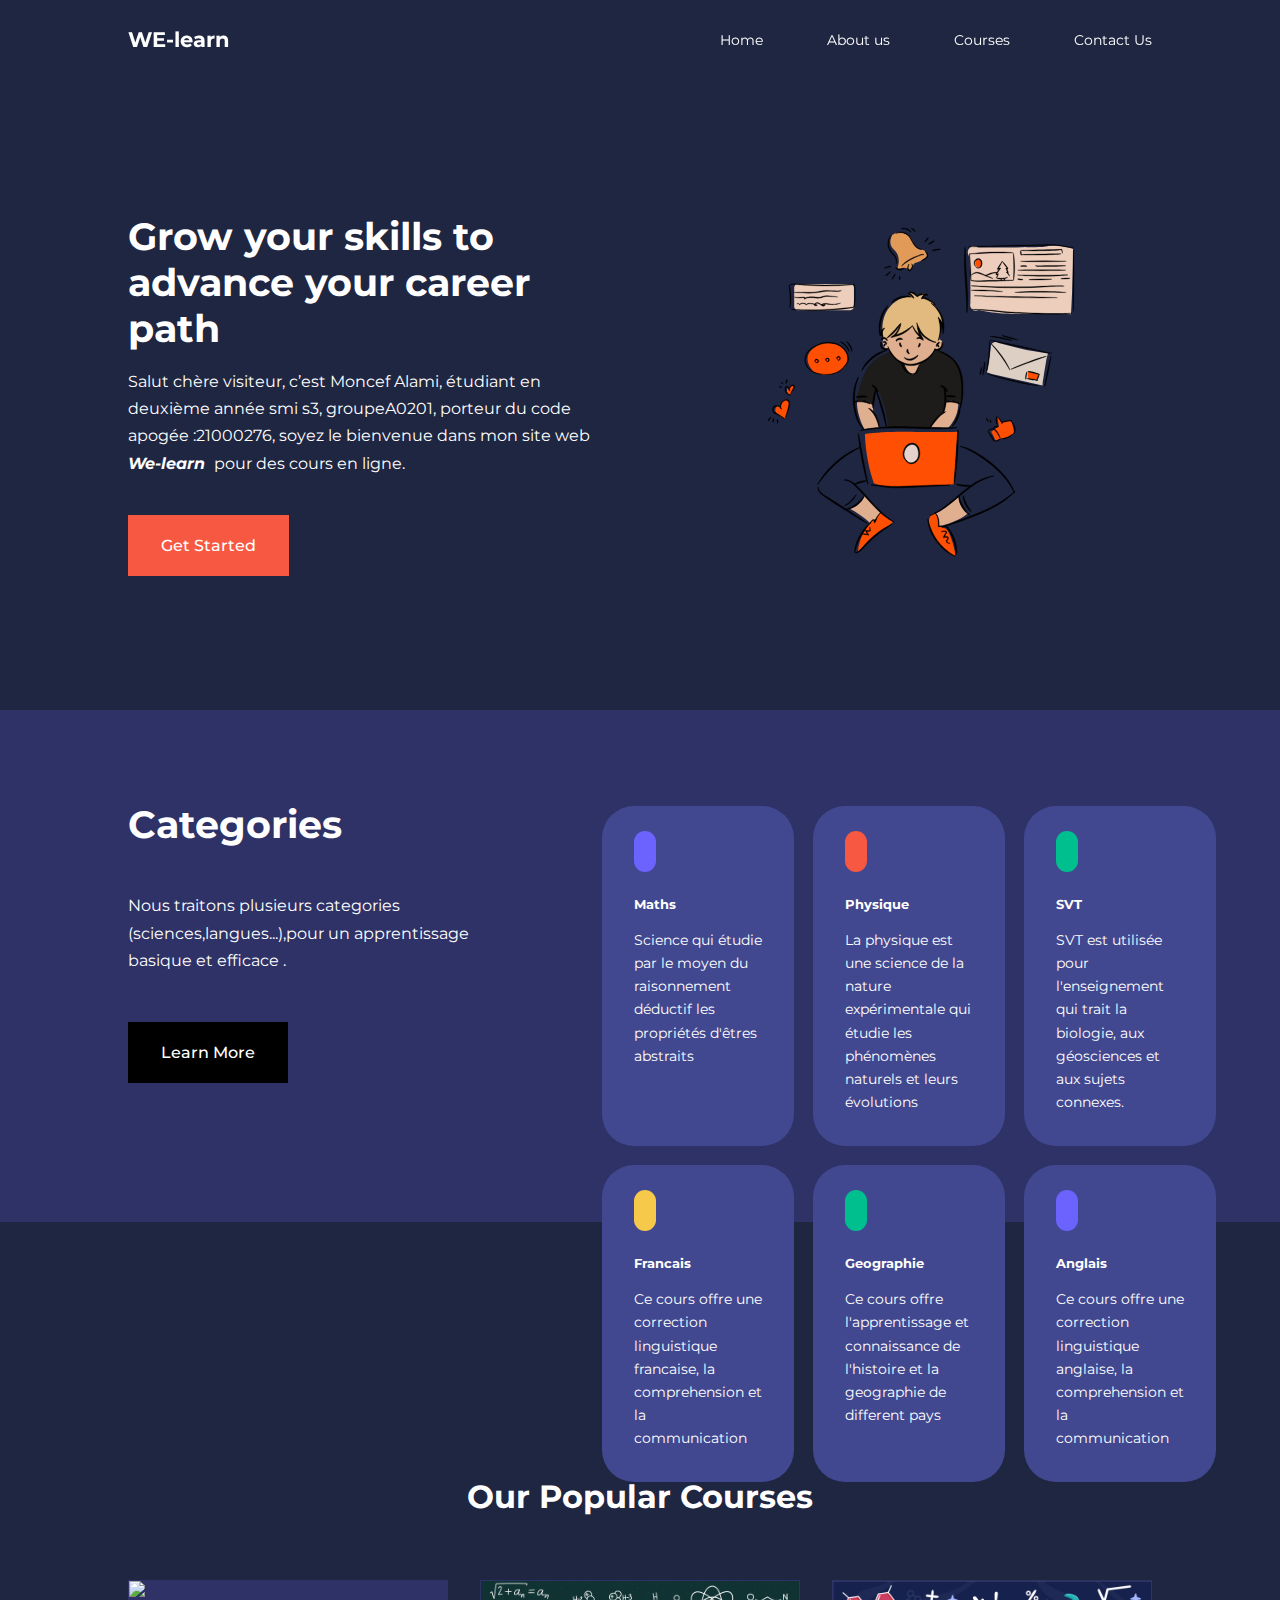
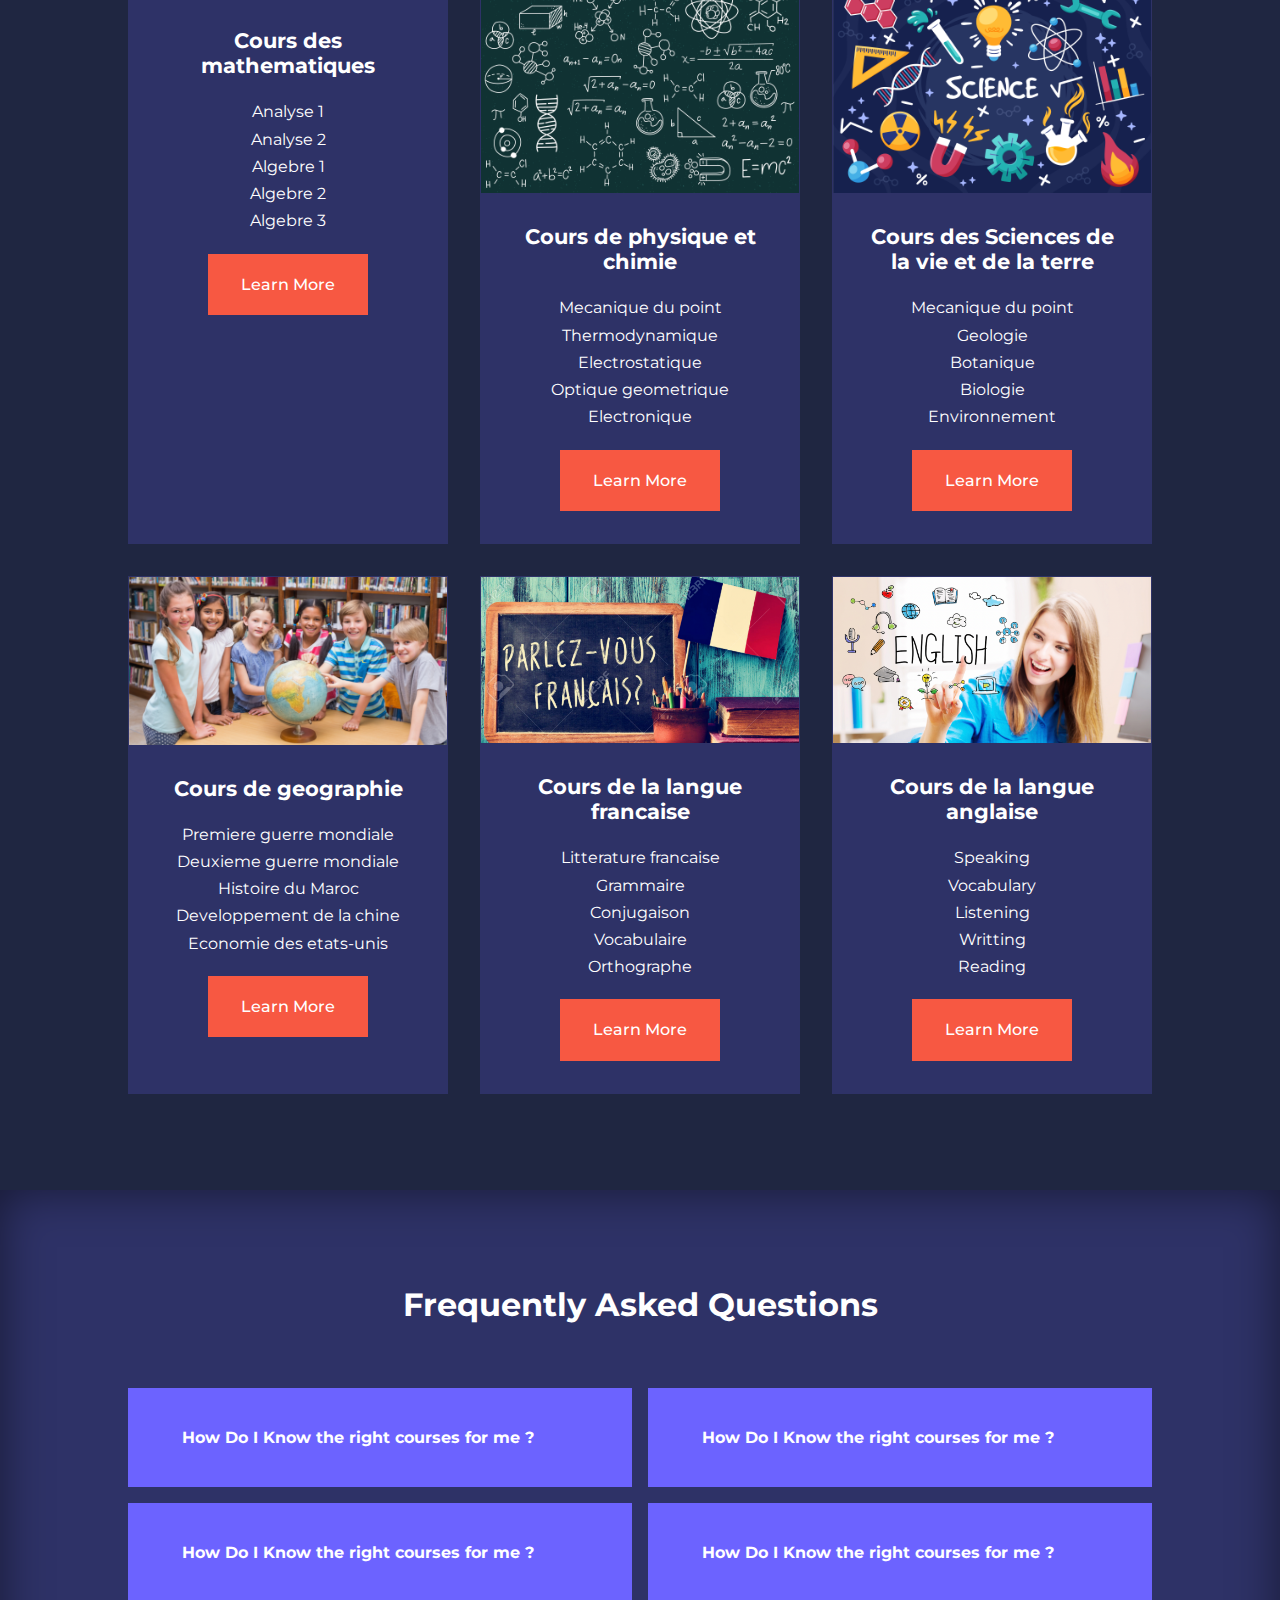
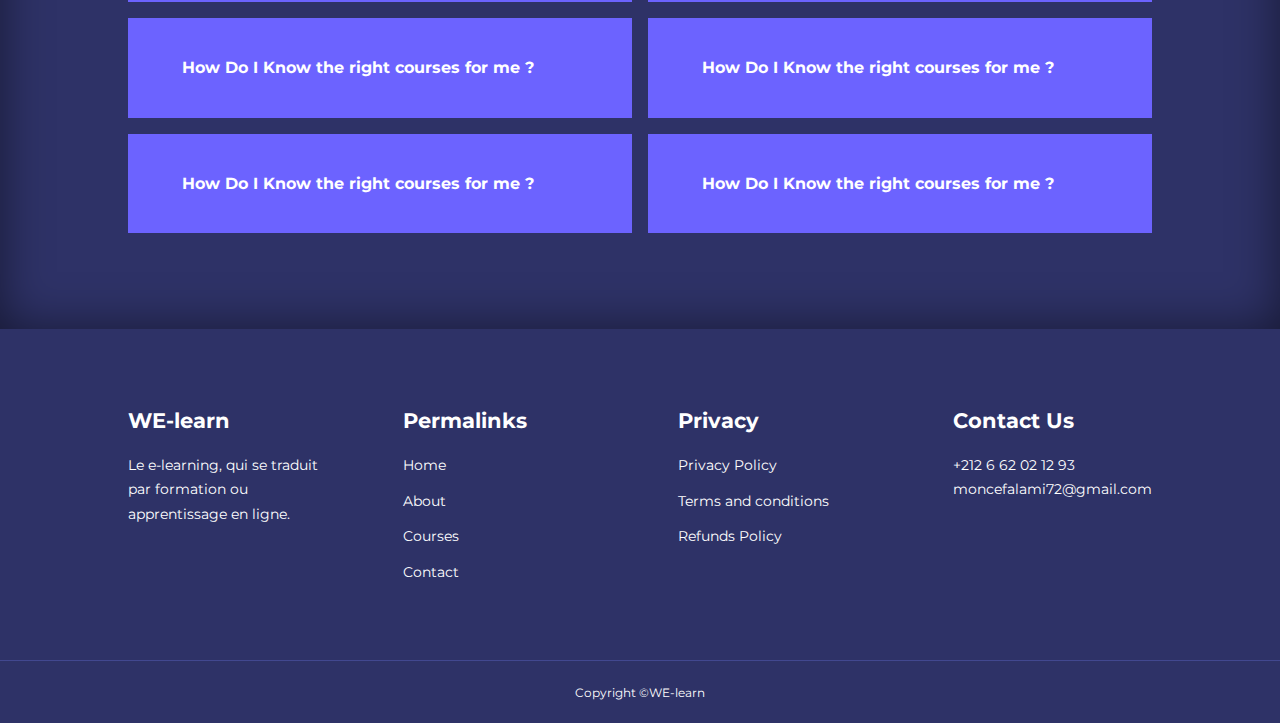
==== index.html @ d34e09c2 "added new files" ====
<!DOCTYPE html>
<html lang="en">
<head>
    <meta charset="UTF-8">
    <meta http-equiv="X-UA-Compatible" content="IE=edge">
    <meta name="viewport" content="width=device-width, initial-scale=1.0">
    <title>projet educatif tw</title>
    <!--================== UNICONS ================-->
    <link rel="stylesheet" href="https://unicons.iconscout.com/release/v4.0.0/css/line.css">
    <!--================== CSS ================-->
    <link rel="stylesheet" href="./css/style.css">
    <!--================== GOOGLE FONT (MONTSERRAT) ================-->
    <link rel="preconnect" href="https://fonts.googleapis.com">
    <link rel="preconnect" href="https://fonts.gstatic.com" crossorigin>
    <link href="https://fonts.googleapis.com/css2?family=Montserrat:wght@300;400;500;600;700;800&family=Poppins:wght@400;500;600&display=swap" rel="stylesheet">
</head>
<body>
    <!--================== NAV BAR ================-->
    <nav>
        <div class="container nav__container">
            <a href="index.html"><h4>WE-learn</h4></a>
            <ul class="nav__menu">
                <li><a href="index.html">Home</a></li>
                <li><a href="about.html">About us</a></li>
                <li><a href="courses.html">Courses</a></li>
                <li><a href="contact.html">Contact Us</a></li>
            </ul>
            <button id="open-menu-btn"><i class="uil uil-bars"></i></button>
            <button id="close-menu-btn"><i class="uil uil-multiply"></i></button>
        </div>
    </nav>
    <!--================== FIN NAV BAR ================-->
    <!--================== HEADER ================-->
    <header>
        <div class="container header__container">
            <div class="header__left">
                <h1>Grow your skills to advance your career path</h1>
                <p>
                    Salut chère visiteur, c’est Moncef Alami, étudiant en deuxième année smi s3, groupeA0201, porteur du code apogée :21000276, soyez le bienvenue dans mon site web <i><b>We-learn </b></i> pour des cours en ligne.
                </p>
                <a href="courses.html" class="btn btn-primary">Get Started</a>
            </div>
            <div class="header__right">
                 <div class="header__right-image">
                    <img src="./images/blog.svg">
                 </div>
            </div>
        </div>
    </header>
    <!--================== FIN HEADER ================-->
    <section class="categories">
        <div class="container categories__container">
            <div class="categories__left">
                <h1>Categories</h1>
                <p>
                   Nous traitons plusieurs categories (sciences,langues...),pour un apprentissage basique et efficace .
                </p>
                <a href="#" class="btn">Learn More</a>
            </div>
            <div class="categories__right">
               <!--================== DEBUT ARTICLE ================-->
                <article class="category">
                    <span class="category__icon"><i class="uil uil-sigma"></i></span>
                    <h5>Maths</h5>
                    <p>Science qui étudie par le moyen du raisonnement déductif les propriétés d'êtres abstraits</p>
                </article>
                <!--================== FIN ARTICLE ================-->
                <!--================== DEBUT ARTICLE ================-->
                <article class="category">
                    <span class="category__icon"><i class="uil uil-atom"></i></span>
                        <h5>Physique</h5>
                        <p>La physique est une science de la nature expérimentale qui étudie les phénomènes naturels et leurs évolutions </p>
                 </article>
                <!--================== FIN ARTICLE ================-->
                <!--================== DEBUT ARTICLE ================-->
                <article class="category">
                    <span class="category__icon"><i class="uil uil-dna"></i></span>
                    <h5>SVT</h5>
                    <p>SVT est utilisée pour l'enseignement qui trait la biologie, aux géosciences et aux sujets connexes. </p>
                </article>
                <!--================== FIN ARTICLE ================-->
                <!--================== DEBUT ARTICLE ================-->
                <article class="category">
                    <span class="category__icon"><i class="uil uil-letter-english-a"></i></span>
                    <h5>Francais</h5>
                    <p>Ce cours offre une correction linguistique francaise, la comprehension et la communication  </p>
                </article>
                <!--================== FIN ARTICLE ================-->
                <!--================== DEBUT ARTICLE ================-->
                <article class="category">
                    <span class="category__icon"><i class="uil uil-globe"></i></span>
                    <h5>Geographie</h5>
                    <p>Ce cours offre l'apprentissage et connaissance de l'histoire et la geographie de different pays </p>
                </article>
                <!--================== FIN ARTICLE ================-->
                <!--================== DEBUT ARTICLE ================-->
                <article class="category">
                    <span class="category__icon"><i class="uil uil-letter-english-a"></i></span>
                    <h5>Anglais</h5>
                    <p>Ce cours offre une correction linguistique anglaise, la comprehension et la communication </p>
                </article>
                <!--================== FIN ARTICLE ================-->

            </div>
        </div>
    </section>
    <!--================== FIN CATEGORIES ================-->
    <!--================== DEBUT COURSES ================-->
    <section class="courses">
        <h2>Our Popular Courses</h2>
        <div class="container courses__container">
            <!---->
            <article class="course">
                <div class="course__image">
                    <img src="./images/courses1.jpg">
                </div>
                <div class="course__info">
                    <h4>Cours des mathematiques</h4>
                    <p>
                        <li>Analyse 1</li>
                        <li>Analyse 2</li>
                        <li>Algebre 1</li>
                        <li>Algebre 2</li>
                        <li>Algebre 3</li>
                    </p>
                    <a href="courses.html"class="btn btn-primary">Learn More</a>
                </div>
            </article>
            <!---->
            <!---->
            <article class="course">
                <div class="course__image">
                    <img src="./images/courses2.jpg">
                </div>
                <div class="course__info">
                        <h4>Cours de physique et chimie</h4>
                        <p>
                            <li>Mecanique du point</li>
                            <li>Thermodynamique</li>
                            <li>Electrostatique</li>
                            <li>Optique geometrique</li>
                            <li>Electronique</li>
                        </p>
                        <a href="courses.html"class="btn btn-primary">Learn More</a>
                </div>
            </article>
            <!---->
            <!---->
            <article class="course">
                <div class="course__image">
                    <img src="./images/courses3.jpg">
                </div>
                <div class="course__info">
                        <h4>Cours des Sciences de la vie et de la terre</h4>
                        <p>                           <li>Mecanique du point</li>
                            <li>Geologie</li>
                            <li>Botanique</li>
                            <li>Biologie</li>
                            <li>Environnement</li>
                        </p>
                        <a href="courses.html"class="btn btn-primary">Learn More</a>
                </div>
            </article>
            <!---->
            <!---->
            <article class="course">
                <div class="course__image">
                    <img src="./images/courses4.jpg">
                </div>
                <div class="course__info">
                        <h4>Cours de geographie</h4>
                        <p>
                            <li>Premiere guerre mondiale</li>
                            <li>Deuxieme guerre mondiale</li>
                            <li>Histoire du Maroc</li>
                            <li>Developpement de la chine</li>
                            <li>Economie des etats-unis</li>
                        </p>
                        <a href="courses.html"class="btn btn-primary">Learn More</a>
                </div>        
            </article>
            <!---->
            <!---->
            <article class="course">
                <div class="course__image">
                    <img src="./images/courses5.jpg">
                </div>
                <div class="course__info">
                        <h4>Cours de la langue francaise</h4>
                        <p>
                            <li>Litterature francaise</li>
                            <li>Grammaire</li>
                            <li>Conjugaison</li>
                            <li>Vocabulaire</li>
                            <li>Orthographe</li>
                        </p>
                        <a href="courses.html"class="btn btn-primary">Learn More</a>
                </div>
            </article>
            <!---->
            <!---->
            <article class="course">
                <div class="course__image">
                    <img src="./images/courses6.jpg">
                </div>
                <div class="course__info">
                    <h4>Cours de la langue anglaise</h4>
                    <p>
                        <li>Speaking</li>
                        <li>Vocabulary</li>
                        <li>Listening</li>
                        <li>Writting</li>
                        <li>Reading</li>
                    </p>
                    <a href="courses.html"class="btn btn-primary">Learn More</a>
                </div>
            </article>
            <!---->
        </div>
    </section>
    <!--================= END OF COURSES ==================-->
    <!--================= DEBUT OF FAQS ==================-->
      <section class="faqs">
        <h2>Frequently Asked Questions</h2>
        <div class="container faqs__container">
            <!---->
            <article class="faq">
                <div class="faq__icon"><i class="uil uil-plus"></i></div>
                <div class="question__answer">
                    <h4>How Do I Know the right courses for me ?</h4>
                    <p>
                        Lorewef d.mldsmf ,sdfdslnf qkmdlmal mdalmla a,smdafas ladsmaslladsm sandlfaf
                        mfdsalmlmalsadsm dmanflskfda lasdfnla amfmla; lasnflnas alfmslslfasmfas naslnfsna,
                         m,sdc,cdsmf,,sn,nsk.mdfslf
                    </p>
                </div>
            </article>
            <!---->
            <!---->
            <article class="faq">
                <div class="faq__icon"><i class="uil uil-plus"></i></div>
                <div class="question__answer">
                    <h4>How Do I Know the right courses for me ?</h4>
                    <p>
                        Lorewef d.mldsmf ,sdfdslnf qkmdlmal mdalmla a,smdafas ladsmaslladsm sandlfaf
                        mfdsalmlmalsadsm dmanflskfda lasdfnla amfmla; lasnflnas alfmslslfasmfas naslnfsna,
                         m,sdc,cdsmf,,sn,nsk.mdfslf
                    </p>
                </div>
            </article>
            <!---->
            <!---->
            <article class="faq">
                <div class="faq__icon"><i class="uil uil-plus"></i></div>
                <div class="question__answer">
                    <h4>How Do I Know the right courses for me ?</h4>
                    <p>
                        Lorewef d.mldsmf ,sdfdslnf qkmdlmal mdalmla a,smdafas ladsmaslladsm sandlfaf
                        mfdsalmlmalsadsm dmanflskfda lasdfnla amfmla; lasnflnas alfmslslfasmfas naslnfsna,
                         m,sdc,cdsmf,,sn,nsk.mdfslf
                    </p>
                </div>
            </article>
            <!---->
            <!---->
            <article class="faq">
                <div class="faq__icon"><i class="uil uil-plus"></i></div>
                <div class="question__answer">
                    <h4>How Do I Know the right courses for me ?</h4>
                    <p>
                        Lorewef d.mldsmf ,sdfdslnf qkmdlmal mdalmla a,smdafas ladsmaslladsm sandlfaf
                        mfdsalmlmalsadsm dmanflskfda lasdfnla amfmla; lasnflnas alfmslslfasmfas naslnfsna,
                         m,sdc,cdsmf,,sn,nsk.mdfslf
                    </p>
                </div>
            </article>
            <!---->
            <!---->
            <article class="faq">
                <div class="faq__icon"><i class="uil uil-plus"></i></div>
                <div class="question__answer">
                    <h4>How Do I Know the right courses for me ?</h4>
                    <p>
                        Lorewef d.mldsmf ,sdfdslnf qkmdlmal mdalmla a,smdafas ladsmaslladsm sandlfaf
                        mfdsalmlmalsadsm dmanflskfda lasdfnla amfmla; lasnflnas alfmslslfasmfas naslnfsna,
                         m,sdc,cdsmf,,sn,nsk.mdfslf
                    </p>
                </div>
            </article>
            <!---->
            <!---->
            <article class="faq">
                <div class="faq__icon"><i class="uil uil-plus"></i></div>
                <div class="question__answer">
                    <h4>How Do I Know the right courses for me ?</h4>
                    <p>
                        Lorewef d.mldsmf ,sdfdslnf qkmdlmal mdalmla a,smdafas ladsmaslladsm sandlfaf
                        mfdsalmlmalsadsm dmanflskfda lasdfnla amfmla; lasnflnas alfmslslfasmfas naslnfsna,
                         m,sdc,cdsmf,,sn,nsk.mdfslf
                    </p>
                </div>
            </article>
            <!---->
            <!---->
            <article class="faq">
                <div class="faq__icon"><i class="uil uil-plus"></i></div>
                <div class="question__answer">
                    <h4>How Do I Know the right courses for me ?</h4>
                    <p>
                        Lorewef d.mldsmf ,sdfdslnf qkmdlmal mdalmla a,smdafas ladsmaslladsm sandlfaf
                        mfdsalmlmalsadsm dmanflskfda lasdfnla amfmla; lasnflnas alfmslslfasmfas naslnfsna,
                         m,sdc,cdsmf,,sn,nsk.mdfslf
                    </p>
                </div>
            </article>
            <!---->
            <!---->
            <article class="faq">
                <div class="faq__icon"><i class="uil uil-plus"></i></div>
                <div class="question__answer">
                    <h4>How Do I Know the right courses for me ?</h4>
                    <p>
                        Lorewef d.mldsmf ,sdfdslnf qkmdlmal mdalmla a,smdafas ladsmaslladsm sandlfaf
                        mfdsalmlmalsadsm dmanflskfda lasdfnla amfmla; lasnflnas alfmslslfasmfas naslnfsna,
                         m,sdc,cdsmf,,sn,nsk.mdfslf
                    </p>
                </div>
            </article>
            <!---->
        </div>
      </section>    
    <!--================= END OF FAQS ==================-->
    <!--================= DEBUT OF FOOTER ==================-->
    <footer class="footer">
        <div class="container footer__container">
            <!---->
            <div class="footer__1">
                <a href="index.html" class="footer__logo"><h4>WE-learn</h4></a>
                <p>
                    Le e-learning, qui se traduit par formation ou apprentissage en ligne.
                </p>
            </div>
            <!---->
            <!---->
            <div class="footer__2">
                <h4>Permalinks</h4>
                <ul class="permalinks">
                    <li><a href="index.html">Home</a></li>
                    <li><a href="about.html">About</a></li>
                    <li><a href="courses.html">Courses</a></li>
                    <li><a href="contact.html">Contact</a></li>
                </ul>
            </div>
            <!---->
            <!---->
            <div class="footer__3">
                <h4>Privacy</h4>
                <ul class="privacy">
                    <li><a href="#">Privacy Policy</a></li>
                    <li><a href="#">Terms and conditions</a></li>
                    <li><a href="#">Refunds Policy</a></li>
                </ul>
            </div>
            <!---->
            <!---->
            <div class="footer__4">
                <h4>Contact Us</h4>
               <div>
                <p>+212 6 62 02 12 93</p>
                <p>moncefalami72@gmail.com</p>
               </div>
               <ul class="footer__socials">
                <li>
                    <a href="#" class="uil uil-facebook-f"></a>
                </li>
                <li>
                    <a href="#" class="uil uil-linkedin-alt"></a>
                </li>
                <li>
                    <a href="#" class="uil uil-instagram-alt"></a>
                </li>
               </ul>
            </div>
            <!---->
            
        </div>
            <div class="footer__copyright">
                <small>Copyright &copy;WE-learn</small>
            </div>
    </footer>
    <!--================= END OF FOOTER ==================-->
    <script src="./main.js"></script>
</body>
</html>
---- css/style.css ----
*{
    margin: 0;
    padding: 0;
    border: 0;
    outline: 0;
    text-decoration: none;
    list-style: none;
    box-sizing: border-box;
}
:root{
    
    --color-primary: #6c63ff;
    --color-success: #00bf8e;
    --color-warning: #f7c94b;
    --color-danger: #f75842;
    --color-danger-variant: rgba(247,88,66,0.4);
    --color-white: #fff;
    --color-black: #000;
    --color-bg: #1f2641;
    --color-bg1: #2e3267;
    --color-bg2: #424890;

    --container-width-lg: 80%; 
    --container-width-md: 90%; 
    --container-width-sm: 94%;
    
    --transition: all 400ms ease;
    
}
body{
    font-family: 'Montserrat', sans-serif;
    line-height: 1.7;
    color: var(--color-white);
    background: var(--color-bg);
}
.container{
    width: var(--container-width-lg);
    margin: 0 auto;
}
section{
    padding: 6rem 0;
}
section h2{
    text-align: center;
    margin-bottom: 4rem;
}
h1,
h2,
h3,
h4,
h5{
    line-height: 1.2;
}
h1{
    font-size: 2.4rem;
}
h2{
    font-size: 2rem;
}
h3{
    font-size: 1.6rem;
}
h4{
    font-size: 1.3rem;
}
a{
    color: var(--color-white);
}
img{
    width: 100%;
    display: block;
    object-fit: cover;
   

}
.btn{
    display: inline-block;
    background: var(--color-black);
    padding: 1rem 2rem;
    border: 1px solid transparent;
    font-weight: 500;
    transition: var(--transition);
}
.btn:hover{
    background: transparent;
    color: var(--color-white);
    border-color: var(--color-white);
}
.btn-primary{
    background: var(--color-danger);
    color: var(--color-white);
}
/*================== NAVBAR ==============*/
nav{
    background: transparent;
    width: 100vw;
    height: 5rem;
    position: fixed;
    top: 0;
    z-index: 11;
} 
/*change navbar style*/
.window-scroll{
    background: var(--color-primary);
    box-shadow: 0 1rem 2rem rgba(0,0,0,0.2);
}
.nav__container{
    height: 100%;
    display: flex;
    justify-content: space-between;
    align-items: center;
}
nav button{
    display: none;
}
.nav__menu{
    display: flex;
    align-items: center;
    gap: 4rem;
}
.nav__menu a{
    font-size: 0.9rem;
    transition: var(--transition);
}
.nav__menu a:hover{
    color: var(--color-bg2);
}
/*================== HEADER ==============*/
header{
    position: relative;
    top: 5rem;
    overflow: hidden;
    height: 70vh;
    margin-bottom: 5rem;
}
.header__container{
    display: grid;
    grid-template-columns: 1fr 1fr;
    align-items: center;
    gap: 5rem;
    height: 100%;
}
.header__left p{
    margin: 1rem 0 2.4rem;
}
/*================== CATEGORIES ==============*/
.categories{
    background: var(--color-bg1);
    height: 32rem;
}
.categories h1{
    line-height: 1;
    margin-bottom: 3rem;
}
.categories__container{
    display: grid;
    grid-template-columns: 40% 60%;
    gap: 4rem;
}
.categories__left{
    margin-right: 4rem;
    height: 29rem;
}
.categories__left p{
    margin: 1rem 0 3rem;
}
.categories__right{
    display: grid;
    grid-template-columns: repeat(3, 1fr);
    gap: 1.2rem;
}
.category{
    background: var(--color-bg2);
    padding: 2rem;
    border-radius: 2rem;
    transition: var(--transition);
}
.category:hover{
    box-shadow: 0 3rem 3rem rgba(0,0,0,0.3);
    z-index: 1;
}
.category:nth-child(2) .category__icon{
    background: var(--color-danger);
}
.category:nth-child(3) .category__icon{
    background: var(--color-success);
}
.category:nth-child(4) .category__icon{
    background: var(--color-warning);
}
.category:nth-child(5) .category__icon{
    background: var(--color-success);
}
.category__icon{
    background: var(--color-primary);
    padding: 0.7rem;
    border-radius: 0.9rem;
}
.category h5{
    margin: 2rem 0 1rem;
}
.category p{
    font-size: 0.85rem;
}
/* =================== POPULAR COURSES =================*/
.courses{
    margin-top: 10rem;
}
.courses__container{
    display: grid;
    grid-template-columns: repeat(3,1fr);
    gap: 2rem;
}
.course{
    background: var(--color-bg1);
    text-align: center;
    border: 1px solid transparent;
    transition: var(--transition);
}
.course:hover{
    background: transparent;
    border-color: var(--color-primary);
}
.course__info{
    padding: 2rem;
}
.course__info p{
    margin: 1.2rem;
    font-size: 0.9rem;
}
/* =================== FAQs ================= */
.faqs{
    background: var(--color-bg1);
    box-shadow: inset 0 0 3rem rgba(0,0,0,0.5);
}
.faqs__container{
    display: grid;
    grid-template-columns: 1fr 1fr;
    gap: 1rem;
}
.faq{
    padding: 2rem;
    display: flex;
    align-items: center;
    gap: 1.4rem;
    height: fit-content;
    background: var(--color-primary);
    cursor: pointer;
}
.faq h4{
    font-size: 1rem;
    line-height: 2.2;
}
.faq__icon{
    align-self: flex-start;
    font-size: 1.2rem; 
} 
.faq p{
    margin-top: 0.8rem;
    display: none;
}
.faq.open p{
    display: block;
}
/* =================== FOOTER ================= */
.footer{
    background: var(--color-bg1);
    padding-top: 5rem;
    font-size: 0.9rem;
}
.footer__container{
    display: grid;
    grid-template-columns: repeat(4, 1fr);
    gap: 5rem;
}
.footer__container > div h4{
    margin-bottom: 1.2rem;
}
.footer__1 p{
    margin: 0 0 2rem;
}
footer ul li{
    margin-bottom: 0.7rem;
}
footer ul li a:hover{
    text-decoration: underline;
}
.footer__socials{
    display: flex;
    gap: 1rem;
    font-size: 1.2rem;
    margin-top: 2rem;
}
.footer__copyright{
    text-align: center;
    margin-top: 4rem;
    padding: 1.2rem 0;
    border-top: 1px solid var(--color-bg2);
} 
/* =================== MEDIA QUERIES (TABLETS) ================= */
@media screen and (max-width: 1024px) {
 .container{
    width: var(--container-width-md);
 }

 h1{
    font-size: 2.2rem;
 }
 h2{
    font-size: 1.7rem;
 }

 h3{
    font-size: 1.4rem;
 }

 h4{
    font-size: 1.2rem;
 }

/* =================== NAVBAR ================= */
nav button{
    display: inline-block;
    background: transparent;
    font-size: 1.8rem;
    color: var(--color-white);
    cursor: pointer;
}
nav button#close-menu-btn{
    display: none;
}
.nav__menu{
    position: fixed;
    top: 5rem;
    right: 5%;
    height: fit-content;
    width: 18rem;
    flex-direction: column;
    gap: 0;
    display: none;
}

.nav__menu li{
    width: 100%;
    height: 5.8rem;
    animation: animateNavItems 1s linear forwards;
    transform-origin: top right;
    /* opacity: 0;*/
}
/*.nav__menu li:nth-child(2){
    animation-delay: 2s;
}
.nav__menu li:nth-child(3){
    animation-delay: 3s;
}
.nav__menu li:nth-child(4){
    animation-delay: 4s;
}
*/

@keyframes animateNavItems {
    0%{
        transform: rotateZ(0);
    }

    100%{
        transform: rotateZ(0);
        opacity: 1;
    }
}

.nav__menu li a{
    background: var(--color-primary);
    box-shadow: -4rem 6rem 10rem rgba(0,0,0,0.6);
    width: 100%;
    height: 100%;
    display: grid;
    place-items: center;
}
.nav__menu li a:hover{
    background: var(--color-bg2);
    color: var(--color-white);
}

/* =================== HEADER ================= */
header{
    height: 52vh;
    margin-bottom: 4rem;
}
.header__container{
    gap:0;
    padding-bottom: 3rem;
}
/* =================== CATEGORIES ================= */
.categories{
    height: auto;

}
.categories__container{
    grid-template-columns: 1fr;
    gap: 3rem;
}
.categories__left{
    margin-right: 0;
}
/* =================== POPULAR COURSES ================= */
.courses{
    margin-top: 0;
}
.courses__container{
    grid-template-columns: 1fr 1fr;
}
/* =================== FAQs ================= */
.faqs__container{
    grid-template-columns: 1fr;
}
.faq{
    padding: 1.5rem;
}
/* =================== FOOTER ================= */
.footer__container{
    grid-template-columns: 1fr 1fr;
}
}
/* =================== MEDIA QUERIES (PHONES) ================= */
@media screen and (max-width: 600px) {
.container{
        width: var(--container-width-sm);   
} 
/* =================== NAVBAR ================= */
.nav__menu{
    right: 3%;
}
/* =================== HEADER ================= */
header{
    height: 100vh;
}
.header__container{
    grid-template-columns: 1fr;
    text-align: center;
    margin-top: 0;
    justify-content: center;
}
.header__left p{
    margin-bottom: 1.3rem;
    
}
/* =================== CATEGORIES ================= */
.categories__right{
    grid-template-columns: 1fr 1fr;
    gap: 0.7rem;
}
.category{
    padding: 1rem;
    border-radius: 1rem;
}
.category__icon{
    margin-top: 4px;
    display: inline-block;
}
/* =================== POPULAR COURSES ================= */
.courses__container{
    grid-template-columns: 1fr;
}
/* =================== FOOTER ================= */
.footer__container{
    grid-template-columns: 1fr;
    text-align: center;
    gap: 2rem;
}
.footer__1 p{
    margin: 1rem auto;
}
.footer__socials{
    justify-content: center;
}
}
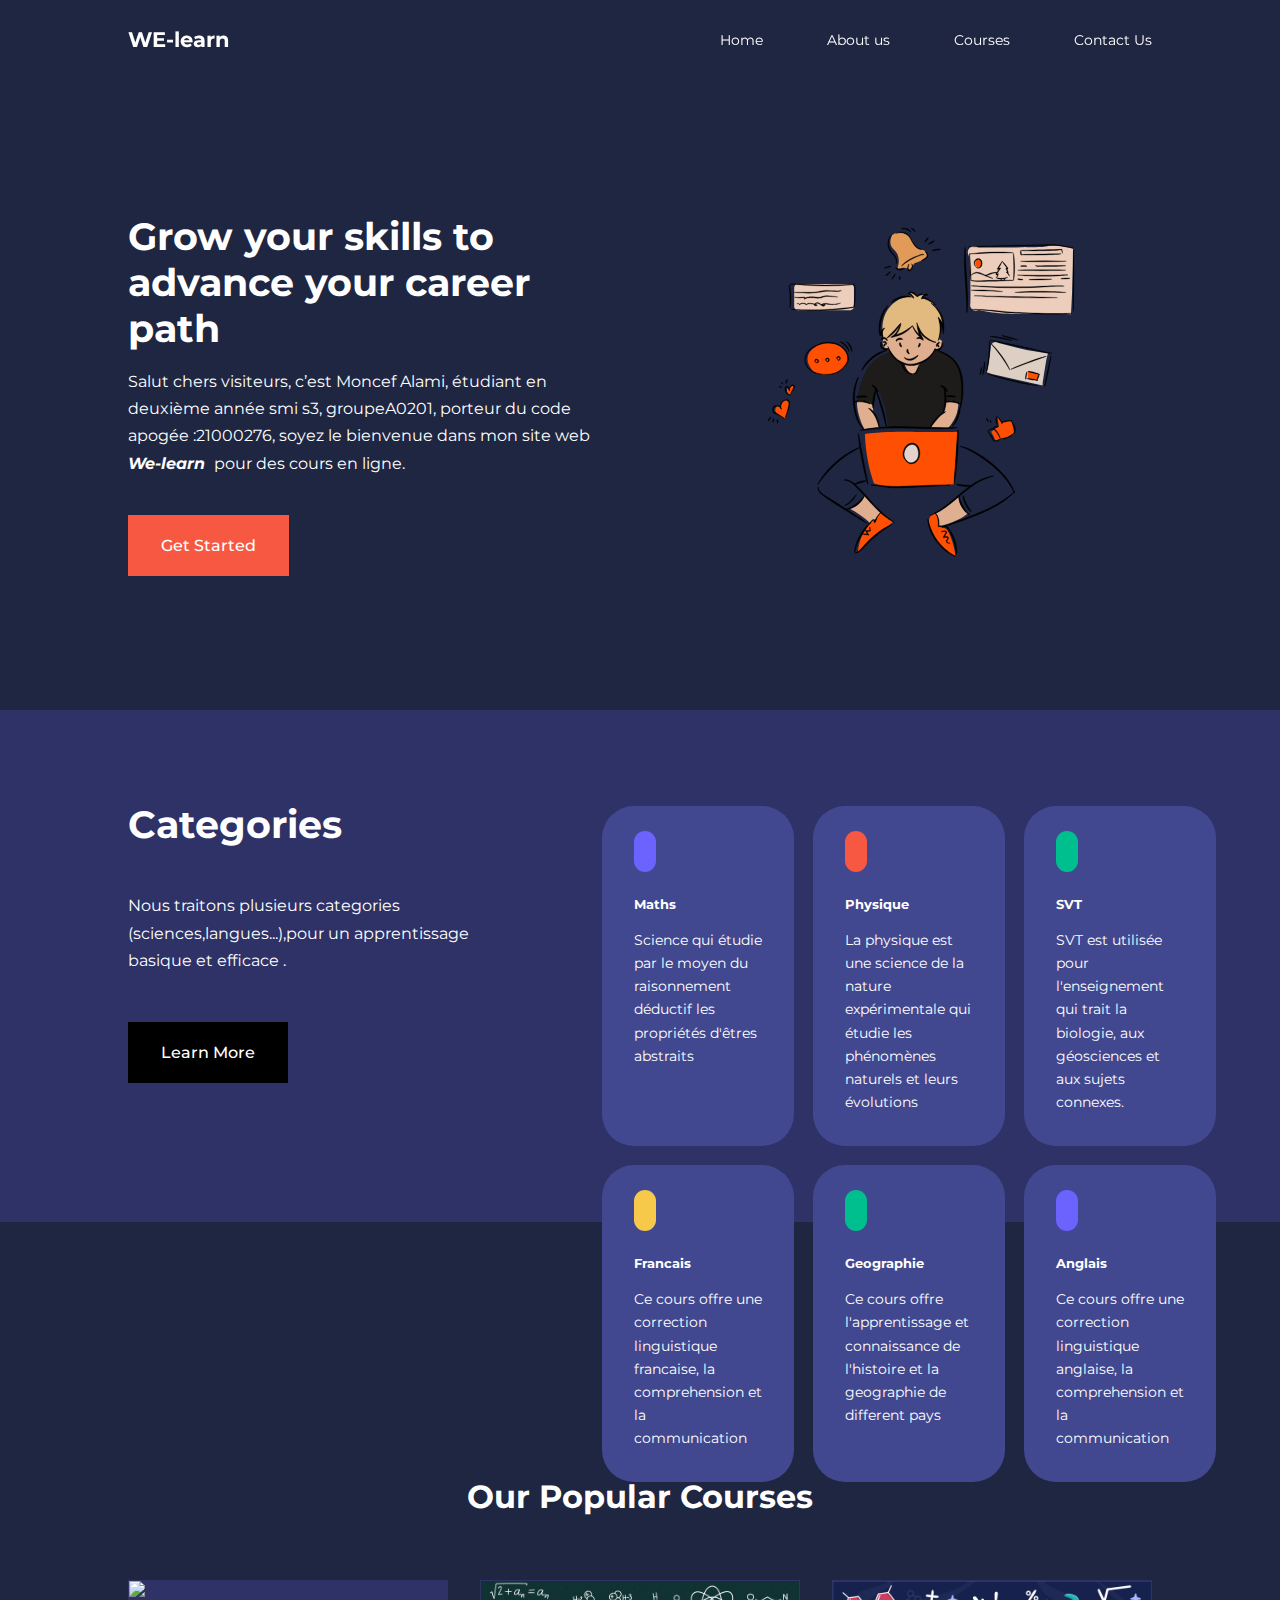
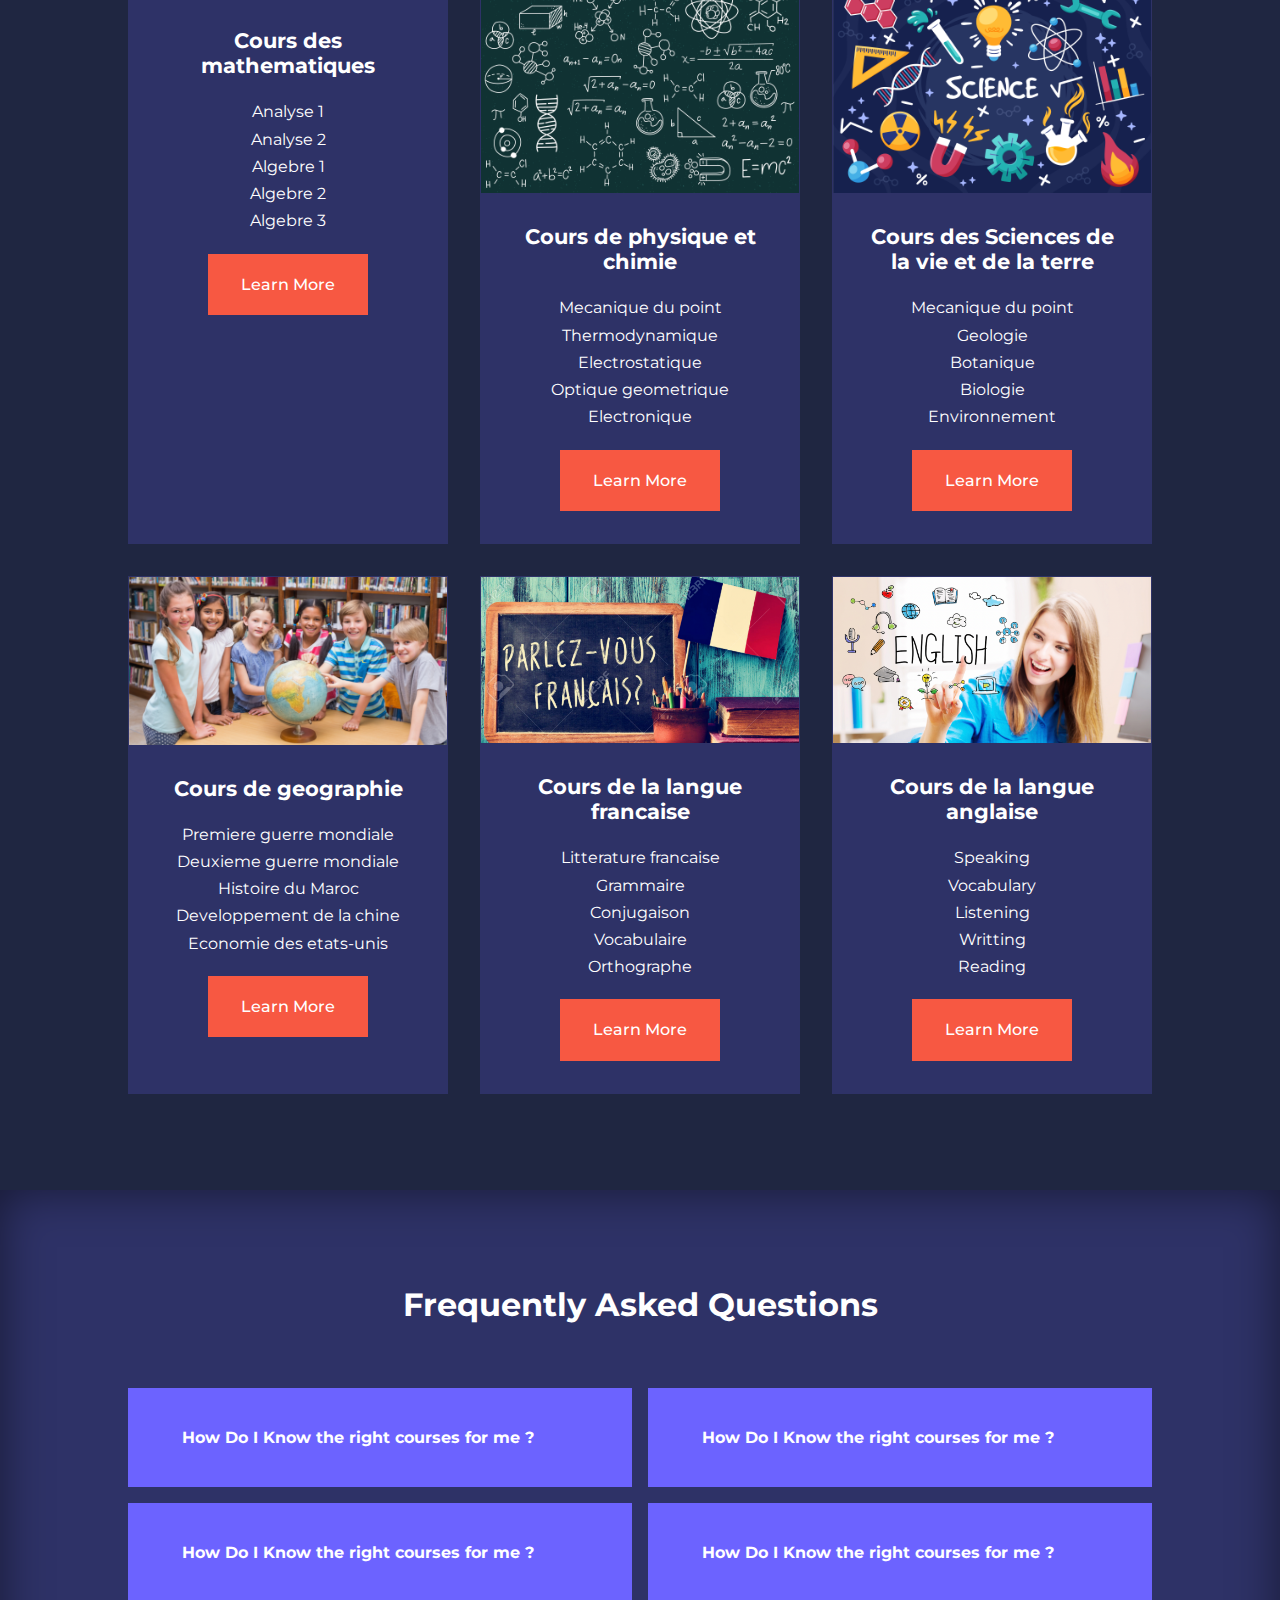
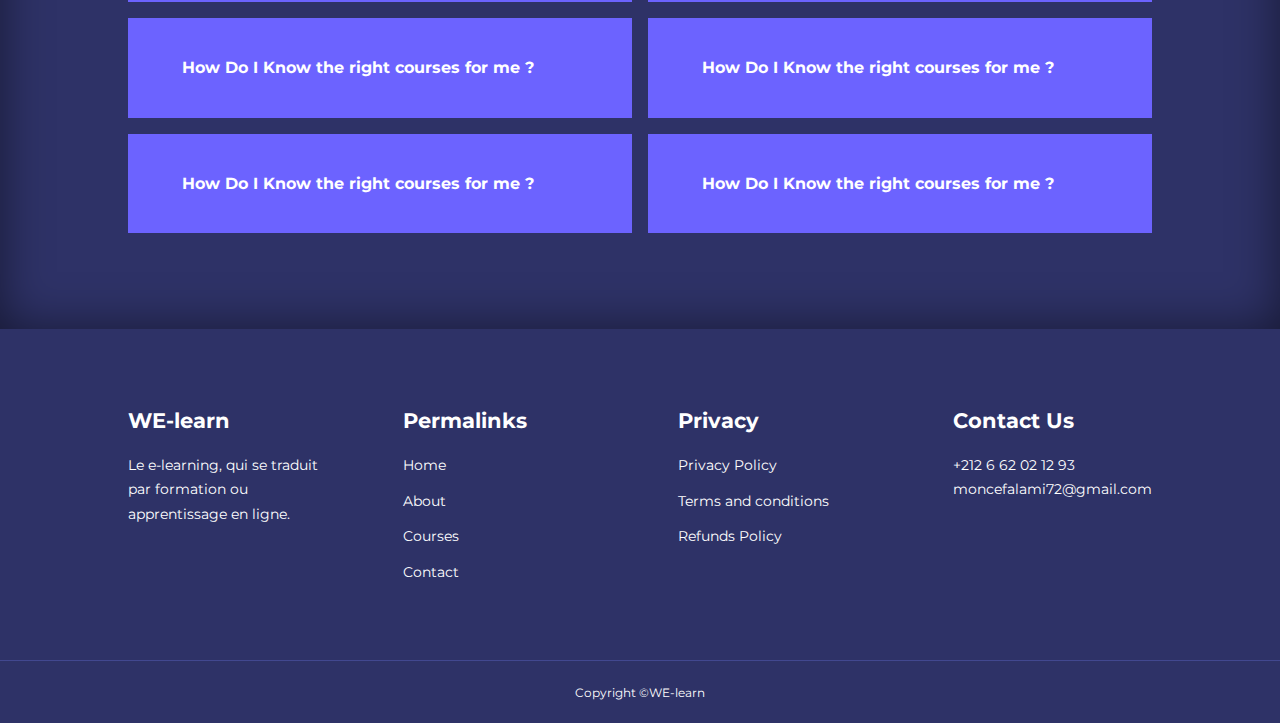
==== commit e11db818: "qffejfij" ====
--- a/index.html
+++ b/index.html
@@ -36,7 +36,7 @@
             <div class="header__left">
                 <h1>Grow your skills to advance your career path</h1>
                 <p>
-                    Salut chère visiteur, c’est Moncef Alami, étudiant en deuxième année smi s3, groupeA0201, porteur du code apogée :21000276, soyez le bienvenue dans mon site web <i><b>We-learn </b></i> pour des cours en ligne.
+                    Salut chers visiteurs, c’est Moncef Alami, étudiant en deuxième année smi s3, groupeA0201, porteur du code apogée :21000276, soyez le bienvenue dans mon site web <i><b>We-learn </b></i> pour des cours en ligne.
                 </p>
                 <a href="courses.html" class="btn btn-primary">Get Started</a>
             </div>
